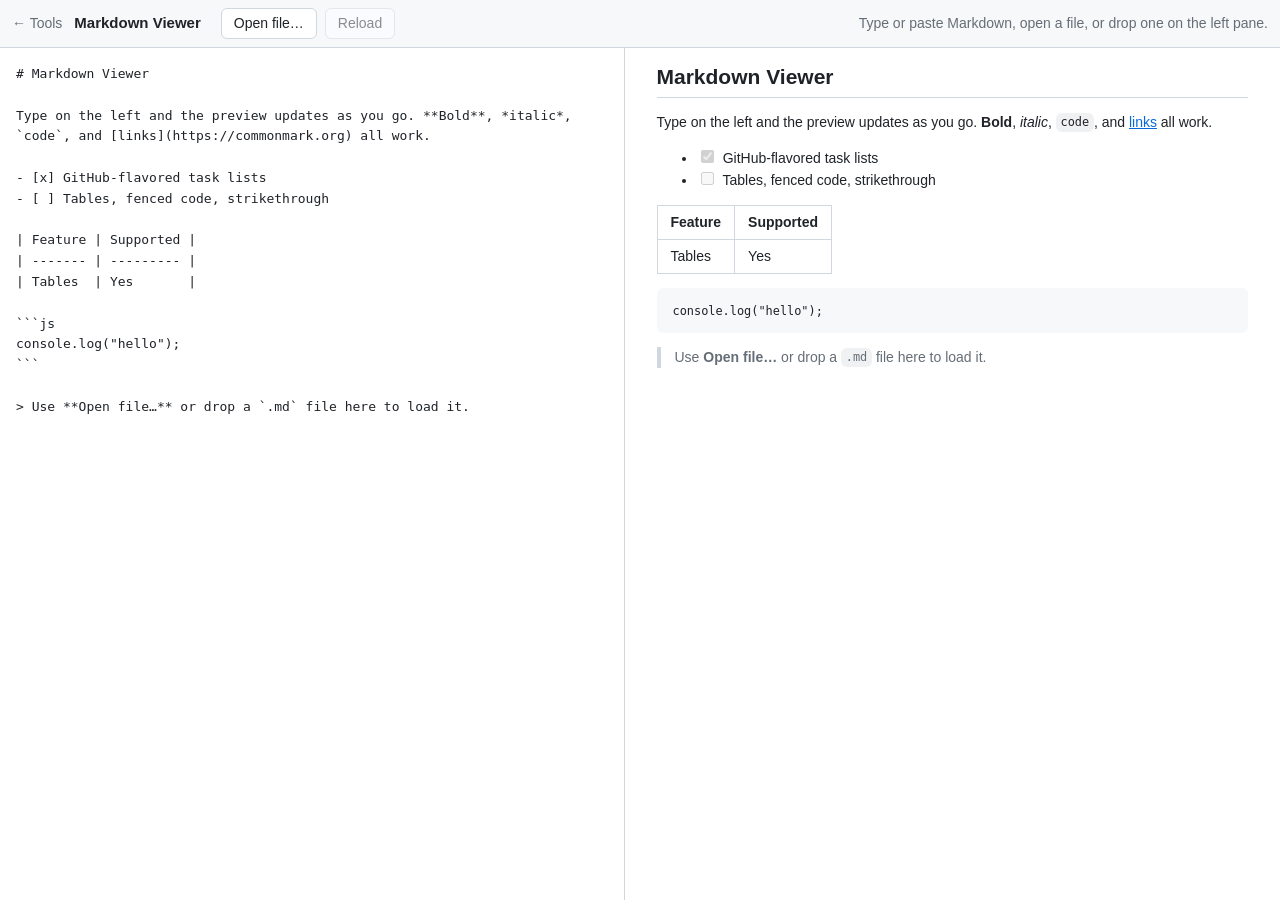
==== markdown-viewer/index.html @ 13788ff1 "Add Markdown viewer and tool list home page - markdown-viewer/: two-pane live Markdown preview (mark" ====
<!DOCTYPE html>
<html lang="en">
<head>
<meta charset="utf-8">
<meta name="viewport" content="width=device-width, initial-scale=1">
<title>Markdown Viewer</title>
<style>
  :root {
    --bg: #ffffff;
    --fg: #1f2328;
    --muted: #656d76;
    --border: #d0d7de;
    --panel: #f6f8fa;
    --accent: #0969da;
    --code-bg: rgba(175, 184, 193, 0.2);
  }
  @media (prefers-color-scheme: dark) {
    :root {
      --bg: #0d1117;
      --fg: #e6edf3;
      --muted: #8d96a0;
      --border: #30363d;
      --panel: #161b22;
      --accent: #4493f8;
      --code-bg: rgba(110, 118, 129, 0.4);
    }
  }
  * { box-sizing: border-box; }
  [hidden] { display: none !important; }
  html, body { height: 100%; margin: 0; }
  body {
    display: flex;
    flex-direction: column;
    background: var(--bg);
    color: var(--fg);
    font: 14px/1.5 -apple-system, BlinkMacSystemFont, "Segoe UI", Helvetica, Arial, sans-serif;
  }

  header {
    display: flex;
    align-items: center;
    gap: 8px;
    padding: 8px 12px;
    border-bottom: 1px solid var(--border);
    background: var(--panel);
  }
  header h1 { font-size: 15px; margin: 0 12px 0 0; }
  header a.home { color: var(--muted); text-decoration: none; margin-right: 4px; }
  header a.home:hover { color: var(--accent); }
  button {
    font: inherit;
    padding: 4px 12px;
    border: 1px solid var(--border);
    border-radius: 6px;
    background: var(--bg);
    color: var(--fg);
    cursor: pointer;
  }
  button:hover { border-color: var(--accent); }
  button:disabled { opacity: 0.5; cursor: default; border-color: var(--border); }
  #status { color: var(--muted); margin-left: auto; white-space: nowrap; overflow: hidden; text-overflow: ellipsis; }
  label.watch { display: flex; align-items: center; gap: 4px; color: var(--muted); }

  main { flex: 1; display: flex; min-height: 0; }
  #source, #preview { flex: 1; min-width: 0; overflow: auto; }
  #source {
    margin: 0;
    padding: 16px;
    border: 0;
    border-right: 1px solid var(--border);
    resize: none;
    outline: none;
    background: var(--bg);
    color: var(--fg);
    font: 13px/1.6 ui-monospace, SFMono-Regular, Menlo, Consolas, monospace;
    tab-size: 4;
  }
  main.dragging #source { outline: 2px dashed var(--accent); outline-offset: -8px; }
  #preview { padding: 16px 32px; }

  /* Rendered Markdown */
  .markdown > :first-child { margin-top: 0; }
  .markdown h1, .markdown h2 { border-bottom: 1px solid var(--border); padding-bottom: 0.3em; }
  .markdown h1, .markdown h2, .markdown h3, .markdown h4 { margin: 1.4em 0 0.6em; line-height: 1.25; }
  .markdown a { color: var(--accent); }
  .markdown code {
    font: 85% ui-monospace, SFMono-Regular, Menlo, Consolas, monospace;
    background: var(--code-bg);
    padding: 0.2em 0.4em;
    border-radius: 6px;
  }
  .markdown pre { background: var(--panel); padding: 12px 16px; border-radius: 6px; overflow: auto; }
  .markdown pre code { background: none; padding: 0; font-size: 85%; }
  .markdown blockquote { margin: 0; padding: 0 1em; color: var(--muted); border-left: 4px solid var(--border); }
  .markdown table { border-collapse: collapse; display: block; overflow: auto; }
  .markdown th, .markdown td { border: 1px solid var(--border); padding: 6px 13px; }
  .markdown tr:nth-child(2n) { background: var(--panel); }
  .markdown img { max-width: 100%; }
  .markdown hr { border: 0; border-top: 1px solid var(--border); margin: 24px 0; }
  .markdown li > input[type="checkbox"] { margin-right: 0.4em; }

  @media (max-width: 700px) {
    main { flex-direction: column; }
    #source { border-right: 0; border-bottom: 1px solid var(--border); }
  }
</style>
</head>
<body>
<header>
  <a class="home" href="../index.html" title="All tools">← Tools</a>
  <h1>Markdown Viewer</h1>
  <button id="open" title="Open a Markdown file from your computer">Open file…</button>
  <button id="reload" disabled title="Re-read the opened file from disk">Reload</button>
  <label class="watch" id="watch-label" hidden title="Re-read the file whenever it changes on disk">
    <input type="checkbox" id="watch"> Watch
  </label>
  <input type="file" id="file-input" accept=".md,.markdown,.mdown,.mkd,.txt,text/markdown,text/plain" hidden>
  <span id="status">Type or paste Markdown, open a file, or drop one on the left pane.</span>
</header>
<main id="main">
  <textarea id="source" spellcheck="false" placeholder="# Type Markdown here"></textarea>
  <article id="preview" class="markdown"></article>
</main>

<script src="vendor/marked.umd.js"></script>
<script src="vendor/purify.min.js"></script>
<script>
  const source = document.getElementById('source');
  const preview = document.getElementById('preview');
  const status = document.getElementById('status');
  const openBtn = document.getElementById('open');
  const reloadBtn = document.getElementById('reload');
  const watchLabel = document.getElementById('watch-label');
  const watchBox = document.getElementById('watch');
  const fileInput = document.getElementById('file-input');
  const main = document.getElementById('main');

  const DRAFT_KEY = 'markdown-viewer:draft';
  // The File System Access API (Chromium browsers) keeps a handle to the file, so it can be
  // re-read later; elsewhere we fall back to a plain file input, which is a one-time snapshot.
  const hasFsAccess = 'showOpenFilePicker' in window;

  let fileHandle = null;
  let lastModified = 0;
  let watchTimer = null;

  marked.setOptions({ gfm: true, breaks: false });

  function render() {
    // Markdown may contain raw HTML, so sanitize before inserting it into the page.
    preview.innerHTML = DOMPurify.sanitize(marked.parse(source.value));
    for (const a of preview.querySelectorAll('a[href]')) {
      if (!a.getAttribute('href').startsWith('#')) {
        a.target = '_blank';
        a.rel = 'noopener noreferrer';
      }
    }
  }

  let renderQueued = false;
  source.addEventListener('input', () => {
    if (!fileHandle) localStorage.setItem(DRAFT_KEY, source.value);
    if (renderQueued) return;
    renderQueued = true;
    requestAnimationFrame(() => { renderQueued = false; render(); });
  });

  // Let Tab insert indentation instead of moving focus.
  source.addEventListener('keydown', (e) => {
    if (e.key !== 'Tab' || e.shiftKey || e.metaKey || e.ctrlKey || e.altKey) return;
    e.preventDefault();
    document.execCommand('insertText', false, '    ');
  });

  function setStatus(text) {
    status.textContent = text;
    status.title = text;
  }

  async function readHandle() {
    const file = await fileHandle.getFile();
    lastModified = file.lastModified;
    source.value = await file.text();
    render();
    setStatus(`${file.name} · loaded ${new Date().toLocaleTimeString()}`);
  }

  function stopWatching() {
    clearInterval(watchTimer);
    watchTimer = null;
    watchBox.checked = false;
  }

  async function useHandle(handle) {
    stopWatching();
    fileHandle = handle;
    reloadBtn.disabled = false;
    watchLabel.hidden = false;
    await readHandle();
  }

  function useSnapshot(file) {
    stopWatching();
    fileHandle = null;
    reloadBtn.disabled = true;
    watchLabel.hidden = true;
    file.text().then((text) => {
      source.value = text;
      render();
      setStatus(`${file.name} · edits here are not saved to the file`);
    });
  }

  openBtn.addEventListener('click', async () => {
    if (!hasFsAccess) { fileInput.click(); return; }
    try {
      const [handle] = await window.showOpenFilePicker({
        types: [{ description: 'Markdown', accept: { 'text/markdown': ['.md', '.markdown', '.mdown', '.mkd'], 'text/plain': ['.txt'] } }],
      });
      await useHandle(handle);
    } catch (err) {
      if (err.name !== 'AbortError') setStatus(`Could not open file: ${err.message}`);
    }
  });

  fileInput.addEventListener('change', () => {
    if (fileInput.files[0]) useSnapshot(fileInput.files[0]);
    fileInput.value = '';
  });

  reloadBtn.addEventListener('click', () => {
    readHandle().catch((err) => setStatus(`Could not reload: ${err.message}`));
  });

  watchBox.addEventListener('change', () => {
    if (!watchBox.checked) { stopWatching(); return; }
    watchTimer = setInterval(async () => {
      try {
        const file = await fileHandle.getFile();
        if (file.lastModified !== lastModified) await readHandle();
      } catch (err) {
        stopWatching();
        setStatus(`Stopped watching: ${err.message}`);
      }
    }, 1000);
  });

  // Drag and drop a file onto either pane.
  main.addEventListener('dragover', (e) => {
    e.preventDefault();
    main.classList.add('dragging');
  });
  main.addEventListener('dragleave', (e) => {
    if (!main.contains(e.relatedTarget)) main.classList.remove('dragging');
  });
  main.addEventListener('drop', async (e) => {
    e.preventDefault();
    main.classList.remove('dragging');
    const item = e.dataTransfer.items && e.dataTransfer.items[0];
    if (item && item.getAsFileSystemHandle) {
      const handle = await item.getAsFileSystemHandle();
      if (handle && handle.kind === 'file') { await useHandle(handle); return; }
    }
    const file = e.dataTransfer.files[0];
    if (file) useSnapshot(file);
  });

  source.value = localStorage.getItem(DRAFT_KEY) ?? [
    '# Markdown Viewer',
    '',
    'Type on the left and the preview updates as you go. **Bold**, *italic*, `code`, and [links](https://commonmark.org) all work.',
    '',
    '- [x] GitHub-flavored task lists',
    '- [ ] Tables, fenced code, strikethrough',
    '',
    '| Feature | Supported |',
    '| ------- | --------- |',
    '| Tables  | Yes       |',
    '',
    '```js',
    'console.log("hello");',
    '```',
    '',
    '> Use **Open file…** or drop a `.md` file here to load it.',
  ].join('\n');
  render();
</script>
</body>
</html>
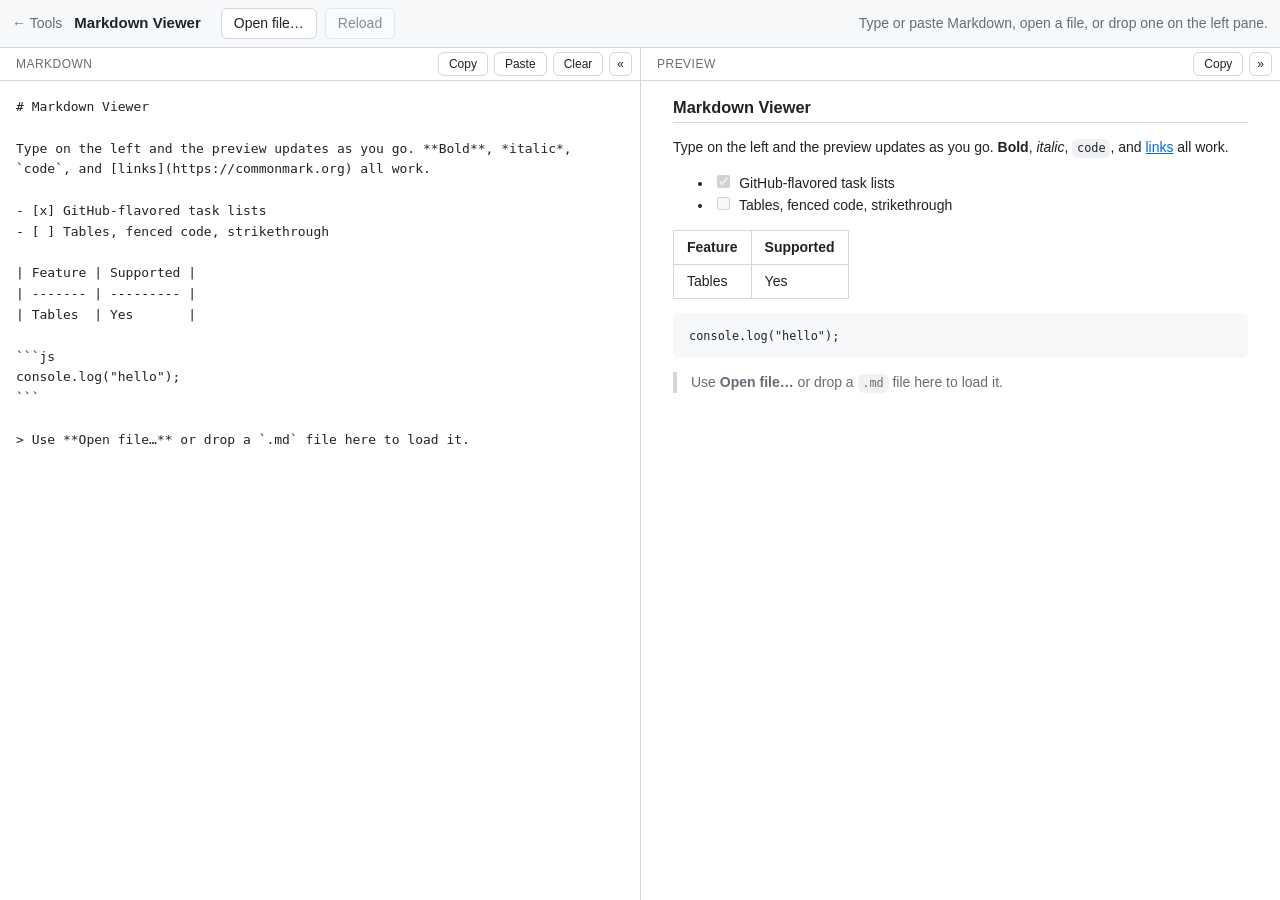
==== commit bd68b0c6: "Markdown viewer: copy/paste, resizable collapsible panes, scratch mode - Pane toolbars: Copy and Pas" ====
--- a/markdown-viewer/index.html
+++ b/markdown-viewer/index.html
@@ -44,6 +44,7 @@
     border-bottom: 1px solid var(--border);
     background: var(--panel);
   }
+  header > *:not(#status) { flex-shrink: 0; white-space: nowrap; }
   header h1 { font-size: 15px; margin: 0 12px 0 0; }
   header a.home { color: var(--muted); text-decoration: none; margin-right: 4px; }
   header a.home:hover { color: var(--accent); }
@@ -59,15 +60,56 @@
   button:hover { border-color: var(--accent); }
   button:disabled { opacity: 0.5; cursor: default; border-color: var(--border); }
   #status { color: var(--muted); margin-left: auto; white-space: nowrap; overflow: hidden; text-overflow: ellipsis; }
+  #file-chip { display: flex; align-items: center; gap: 6px; padding-left: 8px; border-left: 1px solid var(--border); }
+  #file-name { font-weight: 600; max-width: 240px; overflow: hidden; text-overflow: ellipsis; white-space: nowrap; }
   label.watch { display: flex; align-items: center; gap: 4px; color: var(--muted); }
 
   main { flex: 1; display: flex; min-height: 0; }
-  #source, #preview { flex: 1; min-width: 0; overflow: auto; }
+  .pane { flex: 1 1 0; min-width: 0; min-height: 0; display: flex; flex-direction: column; }
+  #left-pane { flex: 0 0 var(--split, 50%); }
+  main.right-collapsed #left-pane { flex: 1 1 0; }
+
+  /* Draggable divider: a 1px line with a wider invisible grab area. */
+  #divider {
+    flex: 0 0 7px;
+    margin: 0 -3px;
+    position: relative;
+    z-index: 1;
+    cursor: col-resize;
+    touch-action: none;
+    background: linear-gradient(var(--border), var(--border)) center / 1px 100% no-repeat;
+  }
+  #divider:hover, #divider:focus-visible, main.resizing #divider {
+    background: linear-gradient(var(--accent), var(--accent)) center / 3px 100% no-repeat;
+    outline: none;
+  }
+  main.resizing { cursor: col-resize; user-select: none; }
+  main.left-collapsed #divider, main.right-collapsed #divider { cursor: default; pointer-events: none; }
+
+  /* Collapsed pane: a narrow strip with its name and an expand button. */
+  .pane.collapsed { flex: 0 0 34px !important; }
+  .pane.collapsed > :not(.pane-bar) { display: none; }
+  .pane.collapsed .pane-bar { flex: 1; flex-direction: column; padding: 8px 0; border-bottom: 0; cursor: pointer; }
+  .pane.collapsed .pane-bar span { order: 1; margin: 8px 0 0; writing-mode: vertical-rl; }
+  .pane.collapsed .pane-bar button:not(.toggle) { display: none; }
+  .pane-bar button.toggle { padding: 2px 7px; }
+
+  .pane-bar {
+    display: flex;
+    align-items: center;
+    gap: 6px;
+    padding: 4px 8px 4px 16px;
+    border-bottom: 1px solid var(--border);
+    color: var(--muted);
+    font-size: 12px;
+  }
+  .pane-bar span { margin-right: auto; text-transform: uppercase; letter-spacing: 0.04em; }
+  .pane-bar button { font-size: 12px; padding: 2px 10px; }
+  #source, #preview { flex: 1; min-height: 0; overflow: auto; }
   #source {
     margin: 0;
     padding: 16px;
     border: 0;
-    border-right: 1px solid var(--border);
     resize: none;
     outline: none;
     background: var(--bg);
@@ -100,8 +142,15 @@
   .markdown li > input[type="checkbox"] { margin-right: 0.4em; }
 
   @media (max-width: 700px) {
+    /* Stacked layout: no dragging; collapsing shrinks a pane to its title bar. */
     main { flex-direction: column; }
-    #source { border-right: 0; border-bottom: 1px solid var(--border); }
+    #left-pane { flex: 1 1 0; }
+    #divider { display: none; }
+    .pane + .pane { border-top: 1px solid var(--border); }
+    .pane.collapsed { flex: 0 0 auto !important; }
+    .pane.collapsed .pane-bar { flex-direction: row; padding: 4px 8px 4px 16px; }
+    .pane.collapsed .pane-bar span { order: 0; margin: 0 auto 0 0; writing-mode: horizontal-tb; }
+    .pane-bar button.toggle { transform: rotate(90deg); }
   }
 </style>
 </head>
@@ -110,6 +159,10 @@
   <a class="home" href="../index.html" title="All tools">← Tools</a>
   <h1>Markdown Viewer</h1>
   <button id="open" title="Open a Markdown file from your computer">Open file…</button>
+  <span id="file-chip" hidden title="The left pane shows this file. Close it to go back to your own scratch text.">
+    <span id="file-name"></span>
+    <button id="close-file">Close file</button>
+  </span>
   <button id="reload" disabled title="Re-read the opened file from disk">Reload</button>
   <label class="watch" id="watch-label" hidden title="Re-read the file whenever it changes on disk">
     <input type="checkbox" id="watch"> Watch
@@ -118,8 +171,26 @@
   <span id="status">Type or paste Markdown, open a file, or drop one on the left pane.</span>
 </header>
 <main id="main">
-  <textarea id="source" spellcheck="false" placeholder="# Type Markdown here"></textarea>
-  <article id="preview" class="markdown"></article>
+  <section class="pane" id="left-pane">
+    <div class="pane-bar">
+      <span>Markdown</span>
+      <button id="copy-source" title="Copy the Markdown text">Copy</button>
+      <button id="paste-source" title="Paste from the clipboard at the cursor">Paste</button>
+      <button id="clear-source" title="Empty the pane to start fresh (closes an open file; ⌘Z / Ctrl+Z undoes)">Clear</button>
+      <button class="toggle" id="toggle-left" title="Collapse the Markdown pane" aria-expanded="true">«</button>
+    </div>
+    <textarea id="source" spellcheck="false" placeholder="# Type Markdown here"></textarea>
+  </section>
+  <div id="divider" role="separator" aria-orientation="vertical" aria-label="Resize panes" tabindex="0"
+       title="Drag to resize · double-click to reset · arrow keys to nudge"></div>
+  <section class="pane" id="right-pane">
+    <div class="pane-bar">
+      <span>Preview</span>
+      <button id="copy-preview" title="Copy the rendered output, with formatting, for email, docs, etc.">Copy</button>
+      <button class="toggle" id="toggle-right" title="Collapse the Preview pane" aria-expanded="true">»</button>
+    </div>
+    <article id="preview" class="markdown"></article>
+  </section>
 </main>
 
 <script src="vendor/marked.umd.js"></script>
@@ -134,13 +205,19 @@
   const watchBox = document.getElementById('watch');
   const fileInput = document.getElementById('file-input');
   const main = document.getElementById('main');
+  const fileChip = document.getElementById('file-chip');
+  const fileNameEl = document.getElementById('file-name');
 
   const DRAFT_KEY = 'markdown-viewer:draft';
   // The File System Access API (Chromium browsers) keeps a handle to the file, so it can be
   // re-read later; elsewhere we fall back to a plain file input, which is a one-time snapshot.
   const hasFsAccess = 'showOpenFilePicker' in window;
 
-  let fileHandle = null;
+  // Two modes: scratch (fileName is null; text is kept in localStorage) and file (a file was opened).
+  // The scratch draft is never overwritten while a file is open, so closing the file restores it.
+  let fileName = null;
+  let fileHandle = null; // only for files opened through the File System Access API
+  let fileEdited = false;
   let lastModified = 0;
   let watchTimer = null;
 
@@ -159,7 +236,14 @@
 
   let renderQueued = false;
   source.addEventListener('input', () => {
-    if (!fileHandle) localStorage.setItem(DRAFT_KEY, source.value);
+    if (!fileName) {
+      localStorage.setItem(DRAFT_KEY, source.value);
+    } else if (!fileEdited) {
+      // Edits to an opened file are a local copy; stop watching so they aren't overwritten.
+      fileEdited = true;
+      stopWatching();
+      setStatus(`${fileName} · edited here, not saved to the file${fileHandle ? ' (Reload discards edits)' : ''}`);
+    }
     if (renderQueued) return;
     renderQueued = true;
     requestAnimationFrame(() => { renderQueued = false; render(); });
@@ -180,6 +264,7 @@
   async function readHandle() {
     const file = await fileHandle.getFile();
     lastModified = file.lastModified;
+    fileEdited = false;
     source.value = await file.text();
     render();
     setStatus(`${file.name} · loaded ${new Date().toLocaleTimeString()}`);
@@ -191,25 +276,56 @@
     watchBox.checked = false;
   }
 
-  async function useHandle(handle) {
+  function enterFileMode(name, handle) {
     stopWatching();
+    fileName = name;
     fileHandle = handle;
-    reloadBtn.disabled = false;
-    watchLabel.hidden = false;
-    await readHandle();
-  }
-
-  function useSnapshot(file) {
+    fileEdited = false;
+    fileNameEl.textContent = name;
+    fileChip.hidden = false;
+    reloadBtn.disabled = !handle;
+    watchLabel.hidden = !handle;
+  }
+
+  function closeFile() {
     stopWatching();
+    fileName = null;
     fileHandle = null;
+    fileChip.hidden = true;
     reloadBtn.disabled = true;
     watchLabel.hidden = true;
-    file.text().then((text) => {
-      source.value = text;
-      render();
-      setStatus(`${file.name} · edits here are not saved to the file`);
-    });
-  }
+    source.value = localStorage.getItem(DRAFT_KEY) ?? '';
+    render();
+    setStatus('Scratch: type or paste Markdown. It is kept in this browser.');
+  }
+
+  async function useHandle(handle) {
+    const file = await handle.getFile();
+    enterFileMode(file.name, handle);
+    await readHandle();
+  }
+
+  async function useSnapshot(file) {
+    const text = await file.text();
+    enterFileMode(file.name, null);
+    source.value = text;
+    render();
+    setStatus(`${file.name} · edits here are not saved to the file`);
+  }
+
+  document.getElementById('close-file').addEventListener('click', () => {
+    closeFile();
+    source.focus();
+  });
+
+  // Clear goes back to scratch mode if a file is open, then empties the pane in an undoable way.
+  document.getElementById('clear-source').addEventListener('click', () => {
+    if (fileName) closeFile();
+    source.focus();
+    source.select();
+    document.execCommand('delete');
+    setStatus('Cleared. Type or paste Markdown (⌘Z / Ctrl+Z to undo).');
+  });
 
   openBtn.addEventListener('click', async () => {
     if (!hasFsAccess) { fileInput.click(); return; }
@@ -244,6 +360,131 @@
       }
     }, 1000);
   });
+
+  // Copy / paste buttons. The button label briefly confirms the result.
+  function flash(button, text) {
+    clearTimeout(button.flashTimer);
+    button.dataset.label ??= button.textContent;
+    button.textContent = text;
+    button.flashTimer = setTimeout(() => { button.textContent = button.dataset.label; }, 1500);
+  }
+
+  document.getElementById('copy-source').addEventListener('click', async (e) => {
+    const button = e.currentTarget; // currentTarget is cleared once the handler awaits
+    try {
+      await navigator.clipboard.writeText(source.value);
+      flash(button, 'Copied');
+    } catch (err) {
+      flash(button, 'Failed');
+      setStatus(`Could not copy: ${err.message}`);
+    }
+  });
+
+  document.getElementById('paste-source').addEventListener('click', async (e) => {
+    const button = e.currentTarget;
+    try {
+      const text = await navigator.clipboard.readText();
+      source.focus();
+      // insertText keeps the browser's undo history and fires 'input', which re-renders.
+      document.execCommand('insertText', false, text);
+      flash(button, 'Pasted');
+    } catch (err) {
+      flash(button, 'Blocked');
+      setStatus('The browser blocked clipboard access. Click in the left pane and press ⌘V / Ctrl+V instead.');
+    }
+  });
+
+  // Copy the preview as rich text (HTML) so formatting survives a paste into email or a document,
+  // with a plain-text version for apps that only accept text.
+  document.getElementById('copy-preview').addEventListener('click', async (e) => {
+    const button = e.currentTarget;
+    const html = preview.innerHTML;
+    const text = preview.innerText;
+    try {
+      await navigator.clipboard.write([new ClipboardItem({
+        'text/html': new Blob([html], { type: 'text/html' }),
+        'text/plain': new Blob([text], { type: 'text/plain' }),
+      })]);
+      flash(button, 'Copied');
+    } catch (err) {
+      flash(button, 'Failed');
+      setStatus(`Could not copy: ${err.message}`);
+    }
+  });
+
+  // Resizable split and collapsible panes. The layout is remembered between visits.
+  const LAYOUT_KEY = 'markdown-viewer:layout';
+  const MIN_PANE_PX = 160;
+  const divider = document.getElementById('divider');
+  const panes = {
+    left: { el: document.getElementById('left-pane'), toggle: document.getElementById('toggle-left'), name: 'Markdown', collapseIcon: '«', expandIcon: '»' },
+    right: { el: document.getElementById('right-pane'), toggle: document.getElementById('toggle-right'), name: 'Preview', collapseIcon: '»', expandIcon: '«' },
+  };
+  let layout = { split: 50, collapsed: null };
+  try { Object.assign(layout, JSON.parse(localStorage.getItem(LAYOUT_KEY))); } catch {}
+
+  function applyLayout() {
+    main.style.setProperty('--split', `${layout.split}%`);
+    main.classList.toggle('left-collapsed', layout.collapsed === 'left');
+    main.classList.toggle('right-collapsed', layout.collapsed === 'right');
+    for (const [side, p] of Object.entries(panes)) {
+      const collapsed = layout.collapsed === side;
+      p.el.classList.toggle('collapsed', collapsed);
+      p.toggle.textContent = collapsed ? p.expandIcon : p.collapseIcon;
+      p.toggle.title = `${collapsed ? 'Expand' : 'Collapse'} the ${p.name} pane`;
+      p.toggle.setAttribute('aria-expanded', String(!collapsed));
+    }
+    divider.setAttribute('aria-valuenow', String(Math.round(layout.split)));
+    localStorage.setItem(LAYOUT_KEY, JSON.stringify(layout));
+  }
+
+  // Collapsing one pane while the other is collapsed swaps them, so one pane is always visible.
+  function toggleSide(side) {
+    layout.collapsed = layout.collapsed === side ? null : side;
+    applyLayout();
+  }
+  for (const [side, p] of Object.entries(panes)) {
+    p.toggle.addEventListener('click', (e) => { e.stopPropagation(); toggleSide(side); });
+    // When collapsed, the whole strip is a click target to expand.
+    p.el.querySelector('.pane-bar').addEventListener('click', () => {
+      if (layout.collapsed === side) toggleSide(side);
+    });
+  }
+
+  function setSplitFromX(clientX) {
+    const rect = main.getBoundingClientRect();
+    const min = Math.min(MIN_PANE_PX, rect.width / 2);
+    const x = Math.max(min, Math.min(rect.width - min, clientX - rect.left));
+    layout.split = (x / rect.width) * 100;
+    applyLayout();
+  }
+
+  divider.addEventListener('pointerdown', (e) => {
+    if (e.button !== 0) return;
+    e.preventDefault();
+    divider.setPointerCapture(e.pointerId);
+    main.classList.add('resizing');
+  });
+  divider.addEventListener('pointermove', (e) => {
+    if (divider.hasPointerCapture(e.pointerId)) setSplitFromX(e.clientX);
+  });
+  const endResize = (e) => {
+    if (divider.hasPointerCapture(e.pointerId)) divider.releasePointerCapture(e.pointerId);
+    main.classList.remove('resizing');
+  };
+  divider.addEventListener('pointerup', endResize);
+  divider.addEventListener('pointercancel', endResize);
+  divider.addEventListener('dblclick', () => { layout.split = 50; applyLayout(); });
+  divider.addEventListener('keydown', (e) => {
+    const step = e.shiftKey ? 10 : 2;
+    if (e.key === 'ArrowLeft') layout.split = Math.max(10, layout.split - step);
+    else if (e.key === 'ArrowRight') layout.split = Math.min(90, layout.split + step);
+    else return;
+    e.preventDefault();
+    applyLayout();
+  });
+
+  applyLayout();
 
   // Drag and drop a file onto either pane.
   main.addEventListener('dragover', (e) => {
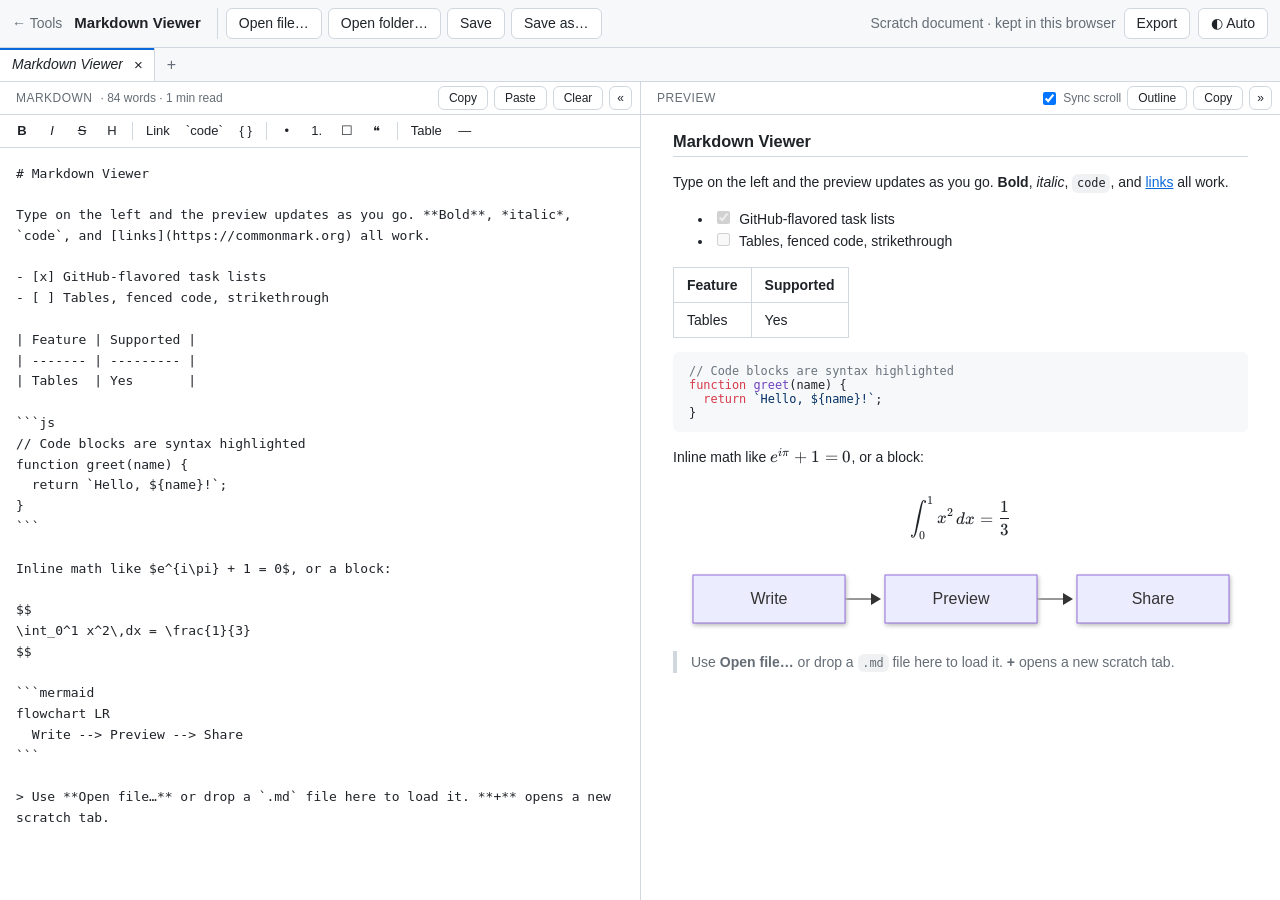
==== commit 1cd107d7: "Markdown viewer: tabs, saving, sync scroll, diagrams, math and more - Tabs: scratch notes (kept in l" ====
--- a/markdown-viewer/index.html
+++ b/markdown-viewer/index.html
@@ -4,126 +4,43 @@
 <meta charset="utf-8">
 <meta name="viewport" content="width=device-width, initial-scale=1">
 <title>Markdown Viewer</title>
-<style>
-  :root {
+<script>
+  // Apply the saved theme before first paint to avoid a flash of the wrong colours.
+  (function () {
+    var pref = localStorage.getItem('markdown-viewer:theme') || 'auto';
+    var dark = pref === 'dark' || (pref === 'auto' && matchMedia('(prefers-color-scheme: dark)').matches);
+    document.documentElement.dataset.theme = dark ? 'dark' : 'light';
+  })();
+</script>
+<!-- Colours and rendered-Markdown styles. "Export HTML" copies this block into the exported file. -->
+<style id="doc-style">
+  :root, [data-theme="light"] {
+    color-scheme: light;
     --bg: #ffffff;
     --fg: #1f2328;
     --muted: #656d76;
     --border: #d0d7de;
     --panel: #f6f8fa;
     --accent: #0969da;
+    --warn: #9a6700;
     --code-bg: rgba(175, 184, 193, 0.2);
   }
-  @media (prefers-color-scheme: dark) {
-    :root {
-      --bg: #0d1117;
-      --fg: #e6edf3;
-      --muted: #8d96a0;
-      --border: #30363d;
-      --panel: #161b22;
-      --accent: #4493f8;
-      --code-bg: rgba(110, 118, 129, 0.4);
-    }
-  }
-  * { box-sizing: border-box; }
-  [hidden] { display: none !important; }
-  html, body { height: 100%; margin: 0; }
-  body {
-    display: flex;
-    flex-direction: column;
-    background: var(--bg);
-    color: var(--fg);
-    font: 14px/1.5 -apple-system, BlinkMacSystemFont, "Segoe UI", Helvetica, Arial, sans-serif;
+  [data-theme="dark"] {
+    color-scheme: dark;
+    --bg: #0d1117;
+    --fg: #e6edf3;
+    --muted: #8d96a0;
+    --border: #30363d;
+    --panel: #161b22;
+    --accent: #4493f8;
+    --warn: #d29922;
+    --code-bg: rgba(110, 118, 129, 0.4);
   }
 
-  header {
-    display: flex;
-    align-items: center;
-    gap: 8px;
-    padding: 8px 12px;
-    border-bottom: 1px solid var(--border);
-    background: var(--panel);
-  }
-  header > *:not(#status) { flex-shrink: 0; white-space: nowrap; }
-  header h1 { font-size: 15px; margin: 0 12px 0 0; }
-  header a.home { color: var(--muted); text-decoration: none; margin-right: 4px; }
-  header a.home:hover { color: var(--accent); }
-  button {
-    font: inherit;
-    padding: 4px 12px;
-    border: 1px solid var(--border);
-    border-radius: 6px;
-    background: var(--bg);
-    color: var(--fg);
-    cursor: pointer;
-  }
-  button:hover { border-color: var(--accent); }
-  button:disabled { opacity: 0.5; cursor: default; border-color: var(--border); }
-  #status { color: var(--muted); margin-left: auto; white-space: nowrap; overflow: hidden; text-overflow: ellipsis; }
-  #file-chip { display: flex; align-items: center; gap: 6px; padding-left: 8px; border-left: 1px solid var(--border); }
-  #file-name { font-weight: 600; max-width: 240px; overflow: hidden; text-overflow: ellipsis; white-space: nowrap; }
-  label.watch { display: flex; align-items: center; gap: 4px; color: var(--muted); }
-
-  main { flex: 1; display: flex; min-height: 0; }
-  .pane { flex: 1 1 0; min-width: 0; min-height: 0; display: flex; flex-direction: column; }
-  #left-pane { flex: 0 0 var(--split, 50%); }
-  main.right-collapsed #left-pane { flex: 1 1 0; }
-
-  /* Draggable divider: a 1px line with a wider invisible grab area. */
-  #divider {
-    flex: 0 0 7px;
-    margin: 0 -3px;
-    position: relative;
-    z-index: 1;
-    cursor: col-resize;
-    touch-action: none;
-    background: linear-gradient(var(--border), var(--border)) center / 1px 100% no-repeat;
-  }
-  #divider:hover, #divider:focus-visible, main.resizing #divider {
-    background: linear-gradient(var(--accent), var(--accent)) center / 3px 100% no-repeat;
-    outline: none;
-  }
-  main.resizing { cursor: col-resize; user-select: none; }
-  main.left-collapsed #divider, main.right-collapsed #divider { cursor: default; pointer-events: none; }
-
-  /* Collapsed pane: a narrow strip with its name and an expand button. */
-  .pane.collapsed { flex: 0 0 34px !important; }
-  .pane.collapsed > :not(.pane-bar) { display: none; }
-  .pane.collapsed .pane-bar { flex: 1; flex-direction: column; padding: 8px 0; border-bottom: 0; cursor: pointer; }
-  .pane.collapsed .pane-bar span { order: 1; margin: 8px 0 0; writing-mode: vertical-rl; }
-  .pane.collapsed .pane-bar button:not(.toggle) { display: none; }
-  .pane-bar button.toggle { padding: 2px 7px; }
-
-  .pane-bar {
-    display: flex;
-    align-items: center;
-    gap: 6px;
-    padding: 4px 8px 4px 16px;
-    border-bottom: 1px solid var(--border);
-    color: var(--muted);
-    font-size: 12px;
-  }
-  .pane-bar span { margin-right: auto; text-transform: uppercase; letter-spacing: 0.04em; }
-  .pane-bar button { font-size: 12px; padding: 2px 10px; }
-  #source, #preview { flex: 1; min-height: 0; overflow: auto; }
-  #source {
-    margin: 0;
-    padding: 16px;
-    border: 0;
-    resize: none;
-    outline: none;
-    background: var(--bg);
-    color: var(--fg);
-    font: 13px/1.6 ui-monospace, SFMono-Regular, Menlo, Consolas, monospace;
-    tab-size: 4;
-  }
-  main.dragging #source { outline: 2px dashed var(--accent); outline-offset: -8px; }
-  #preview { padding: 16px 32px; }
-
-  /* Rendered Markdown */
-  .markdown > :first-child { margin-top: 0; }
+  .markdown { line-height: 1.6; overflow-wrap: break-word; }
+  .markdown > :first-child, .markdown > :first-child > :first-child { margin-top: 0; }
   .markdown h1, .markdown h2 { border-bottom: 1px solid var(--border); padding-bottom: 0.3em; }
-  .markdown h1, .markdown h2, .markdown h3, .markdown h4 { margin: 1.4em 0 0.6em; line-height: 1.25; }
+  .markdown h1, .markdown h2, .markdown h3, .markdown h4, .markdown h5, .markdown h6 { margin: 1.4em 0 0.6em; line-height: 1.25; }
   .markdown a { color: var(--accent); }
   .markdown code {
     font: 85% ui-monospace, SFMono-Regular, Menlo, Consolas, monospace;
@@ -131,8 +48,8 @@
     padding: 0.2em 0.4em;
     border-radius: 6px;
   }
-  .markdown pre { background: var(--panel); padding: 12px 16px; border-radius: 6px; overflow: auto; }
-  .markdown pre code { background: none; padding: 0; font-size: 85%; }
+  .markdown pre { background: var(--panel); padding: 12px 16px; border-radius: 6px; overflow: auto; line-height: 1.45; }
+  .markdown pre code { background: none; padding: 0; font-size: 85%; display: block; }
   .markdown blockquote { margin: 0; padding: 0 1em; color: var(--muted); border-left: 4px solid var(--border); }
   .markdown table { border-collapse: collapse; display: block; overflow: auto; }
   .markdown th, .markdown td { border: 1px solid var(--border); padding: 6px 13px; }
@@ -140,391 +57,134 @@
   .markdown img { max-width: 100%; }
   .markdown hr { border: 0; border-top: 1px solid var(--border); margin: 24px 0; }
   .markdown li > input[type="checkbox"] { margin-right: 0.4em; }
+  .markdown .math-block { overflow-x: auto; margin: 1em 0; text-align: center; }
+  .markdown .mermaid-diagram { margin: 1em 0; text-align: center; overflow-x: auto; }
+  .markdown .mermaid-diagram svg { max-width: 100%; height: auto; }
+  .markdown .render-error { color: #cf222e; font-size: 13px; white-space: pre-wrap; }
 
-  @media (max-width: 700px) {
-    /* Stacked layout: no dragging; collapsing shrinks a pane to its title bar. */
-    main { flex-direction: column; }
-    #left-pane { flex: 1 1 0; }
-    #divider { display: none; }
-    .pane + .pane { border-top: 1px solid var(--border); }
-    .pane.collapsed { flex: 0 0 auto !important; }
-    .pane.collapsed .pane-bar { flex-direction: row; padding: 4px 8px 4px 16px; }
-    .pane.collapsed .pane-bar span { order: 0; margin: 0 auto 0 0; writing-mode: horizontal-tb; }
-    .pane-bar button.toggle { transform: rotate(90deg); }
-  }
+  /* Syntax highlighting colours, adapted from highlight.js "GitHub" and "GitHub Dark" themes
+     (BSD-3-Clause, https://github.com/highlightjs/highlight.js). */
+  .hljs-doctag, .hljs-keyword, .hljs-meta .hljs-keyword, .hljs-template-tag, .hljs-template-variable, .hljs-type, .hljs-variable.language_ { color: #d73a49; }
+  .hljs-title, .hljs-title.class_, .hljs-title.class_.inherited__, .hljs-title.function_ { color: #6f42c1; }
+  .hljs-attr, .hljs-attribute, .hljs-literal, .hljs-meta, .hljs-number, .hljs-operator, .hljs-selector-attr, .hljs-selector-class, .hljs-selector-id, .hljs-variable { color: #005cc5; }
+  .hljs-meta .hljs-string, .hljs-regexp, .hljs-string { color: #032f62; }
+  .hljs-built_in, .hljs-symbol { color: #e36209; }
+  .hljs-code, .hljs-comment, .hljs-formula { color: #6a737d; }
+  .hljs-name, .hljs-quote, .hljs-selector-pseudo, .hljs-selector-tag { color: #22863a; }
+  .hljs-section { color: #005cc5; font-weight: 700; }
+  .hljs-bullet { color: #735c0f; }
+  .hljs-emphasis { font-style: italic; }
+  .hljs-strong { font-weight: 700; }
+  .hljs-addition { color: #22863a; background-color: #f0fff4; }
+  .hljs-deletion { color: #b31d28; background-color: #ffeef0; }
+  [data-theme="dark"] .hljs-doctag, [data-theme="dark"] .hljs-keyword, [data-theme="dark"] .hljs-meta .hljs-keyword, [data-theme="dark"] .hljs-template-tag, [data-theme="dark"] .hljs-template-variable, [data-theme="dark"] .hljs-type, [data-theme="dark"] .hljs-variable.language_ { color: #ff7b72; }
+  [data-theme="dark"] .hljs-title, [data-theme="dark"] .hljs-title.class_, [data-theme="dark"] .hljs-title.class_.inherited__, [data-theme="dark"] .hljs-title.function_ { color: #d2a8ff; }
+  [data-theme="dark"] .hljs-attr, [data-theme="dark"] .hljs-attribute, [data-theme="dark"] .hljs-literal, [data-theme="dark"] .hljs-meta, [data-theme="dark"] .hljs-number, [data-theme="dark"] .hljs-operator, [data-theme="dark"] .hljs-selector-attr, [data-theme="dark"] .hljs-selector-class, [data-theme="dark"] .hljs-selector-id, [data-theme="dark"] .hljs-variable { color: #79c0ff; }
+  [data-theme="dark"] .hljs-meta .hljs-string, [data-theme="dark"] .hljs-regexp, [data-theme="dark"] .hljs-string { color: #a5d6ff; }
+  [data-theme="dark"] .hljs-built_in, [data-theme="dark"] .hljs-symbol { color: #ffa657; }
+  [data-theme="dark"] .hljs-code, [data-theme="dark"] .hljs-comment, [data-theme="dark"] .hljs-formula { color: #8b949e; }
+  [data-theme="dark"] .hljs-name, [data-theme="dark"] .hljs-quote, [data-theme="dark"] .hljs-selector-pseudo, [data-theme="dark"] .hljs-selector-tag { color: #7ee787; }
+  [data-theme="dark"] .hljs-section { color: #1f6feb; }
+  [data-theme="dark"] .hljs-bullet { color: #f2cc60; }
+  [data-theme="dark"] .hljs-addition { color: #aff5b4; background-color: #033a16; }
+  [data-theme="dark"] .hljs-deletion { color: #ffdcd7; background-color: #67060c; }
 </style>
+<link rel="stylesheet" href="app.css">
 </head>
 <body>
 <header>
   <a class="home" href="../index.html" title="All tools">← Tools</a>
   <h1>Markdown Viewer</h1>
-  <button id="open" title="Open a Markdown file from your computer">Open file…</button>
-  <span id="file-chip" hidden title="The left pane shows this file. Close it to go back to your own scratch text.">
-    <span id="file-name"></span>
-    <button id="close-file">Close file</button>
-  </span>
-  <button id="reload" disabled title="Re-read the opened file from disk">Reload</button>
-  <label class="watch" id="watch-label" hidden title="Re-read the file whenever it changes on disk">
-    <input type="checkbox" id="watch"> Watch
-  </label>
-  <input type="file" id="file-input" accept=".md,.markdown,.mdown,.mkd,.txt,text/markdown,text/plain" hidden>
-  <span id="status">Type or paste Markdown, open a file, or drop one on the left pane.</span>
+  <div class="group">
+    <button id="open" title="Open Markdown files (⌘O / Ctrl+O)">Open file…</button>
+    <button id="open-folder" hidden title="Browse a folder's Markdown files in a sidebar">Open folder…</button>
+    <button id="save" title="Save (⌘S / Ctrl+S)">Save</button>
+    <button id="save-as" title="Save to a new file (⇧⌘S / Shift+Ctrl+S)">Save as…</button>
+  </div>
+  <div class="group" id="file-tools" hidden>
+    <button id="reload" title="Re-read this file from disk">Reload</button>
+    <label class="check" id="watch-label" title="Reload this file whenever it changes on disk">
+      <input type="checkbox" id="watch"> Watch
+    </label>
+  </div>
+  <input type="file" id="file-input" multiple accept=".md,.markdown,.mdown,.mkd,.txt,text/markdown,text/plain" hidden>
+  <span id="status"></span>
+  <details class="menu" id="export-menu">
+    <summary>Export</summary>
+    <div class="menu-items">
+      <button id="export-html">Download as HTML</button>
+      <button id="print">Print / Save as PDF</button>
+      <button id="download-md">Download Markdown (.md)</button>
+    </div>
+  </details>
+  <button id="theme" title="Colour theme"></button>
 </header>
+
+<nav id="tabs" aria-label="Open documents">
+  <div id="tab-list" role="tablist"></div>
+  <button id="new-tab" title="New scratch document">+</button>
+</nav>
+
 <main id="main">
-  <section class="pane" id="left-pane">
+  <aside id="files" hidden>
     <div class="pane-bar">
-      <span>Markdown</span>
-      <button id="copy-source" title="Copy the Markdown text">Copy</button>
-      <button id="paste-source" title="Paste from the clipboard at the cursor">Paste</button>
-      <button id="clear-source" title="Empty the pane to start fresh (closes an open file; ⌘Z / Ctrl+Z undoes)">Clear</button>
-      <button class="toggle" id="toggle-left" title="Collapse the Markdown pane" aria-expanded="true">«</button>
+      <span class="pane-title" id="folder-name">Folder</span>
+      <button id="refresh-folder" title="Rescan the folder">↻</button>
+      <button id="close-folder" title="Close the folder sidebar">×</button>
     </div>
-    <textarea id="source" spellcheck="false" placeholder="# Type Markdown here"></textarea>
-  </section>
-  <div id="divider" role="separator" aria-orientation="vertical" aria-label="Resize panes" tabindex="0"
-       title="Drag to resize · double-click to reset · arrow keys to nudge"></div>
-  <section class="pane" id="right-pane">
-    <div class="pane-bar">
-      <span>Preview</span>
-      <button id="copy-preview" title="Copy the rendered output, with formatting, for email, docs, etc.">Copy</button>
-      <button class="toggle" id="toggle-right" title="Collapse the Preview pane" aria-expanded="true">»</button>
-    </div>
-    <article id="preview" class="markdown"></article>
-  </section>
+    <div id="file-tree"></div>
+  </aside>
+
+  <div id="split">
+    <section class="pane" id="left-pane">
+      <div class="pane-bar">
+        <span class="pane-title"><b>Markdown</b><span class="pane-meta" id="counts"></span></span>
+        <button id="copy-source" title="Copy the Markdown text">Copy</button>
+        <button id="paste-source" title="Paste from the clipboard at the cursor">Paste</button>
+        <button id="clear-source" title="Start fresh: empties a scratch document (⌘Z / Ctrl+Z undoes), or opens a new empty scratch tab when a file is shown">Clear</button>
+        <button class="toggle" id="toggle-left" aria-expanded="true">«</button>
+      </div>
+      <div id="format-bar" role="toolbar" aria-label="Formatting">
+        <button data-fmt="bold" title="Bold (⌘B / Ctrl+B)"><b>B</b></button>
+        <button data-fmt="italic" title="Italic (⌘I / Ctrl+I)"><i>I</i></button>
+        <button data-fmt="strike" title="Strikethrough (⇧⌘X / Shift+Ctrl+X)"><s>S</s></button>
+        <button data-fmt="heading" title="Heading: cycles # / ## / ### / none (⇧⌘H / Shift+Ctrl+H)">H</button>
+        <span class="sep"></span>
+        <button data-fmt="link" title="Link (⌘K / Ctrl+K)">Link</button>
+        <button data-fmt="code" title="Inline code (⌘E / Ctrl+E)">`code`</button>
+        <button data-fmt="codeblock" title="Code block">{ }</button>
+        <span class="sep"></span>
+        <button data-fmt="ul" title="Bulleted list">•</button>
+        <button data-fmt="ol" title="Numbered list">1.</button>
+        <button data-fmt="task" title="Task list">☐</button>
+        <button data-fmt="quote" title="Quote">❝</button>
+        <span class="sep"></span>
+        <button data-fmt="table" title="Insert a table">Table</button>
+        <button data-fmt="hr" title="Horizontal rule">―</button>
+      </div>
+      <textarea id="source" spellcheck="false" placeholder="# Type or paste Markdown here"></textarea>
+    </section>
+    <div id="divider" role="separator" aria-orientation="vertical" aria-label="Resize panes" tabindex="0"
+         title="Drag to resize · double-click to reset · arrow keys to nudge"></div>
+    <section class="pane" id="right-pane">
+      <div class="pane-bar">
+        <span class="pane-title"><b>Preview</b></span>
+        <label class="check" title="Keep the preview scrolled to the same place as the Markdown"><input type="checkbox" id="sync-scroll"> Sync scroll</label>
+        <button id="outline-toggle" aria-pressed="false" title="Show the list of headings">Outline</button>
+        <button id="copy-preview" title="Copy the rendered output, with formatting, for email, docs, etc.">Copy</button>
+        <button class="toggle" id="toggle-right" aria-expanded="true">»</button>
+      </div>
+      <div class="preview-wrap">
+        <article id="preview" class="markdown"></article>
+        <nav id="outline" hidden aria-label="Outline"></nav>
+      </div>
+    </section>
+  </div>
 </main>
 
-<script src="vendor/marked.umd.js"></script>
-<script src="vendor/purify.min.js"></script>
-<script>
-  const source = document.getElementById('source');
-  const preview = document.getElementById('preview');
-  const status = document.getElementById('status');
-  const openBtn = document.getElementById('open');
-  const reloadBtn = document.getElementById('reload');
-  const watchLabel = document.getElementById('watch-label');
-  const watchBox = document.getElementById('watch');
-  const fileInput = document.getElementById('file-input');
-  const main = document.getElementById('main');
-  const fileChip = document.getElementById('file-chip');
-  const fileNameEl = document.getElementById('file-name');
-
-  const DRAFT_KEY = 'markdown-viewer:draft';
-  // The File System Access API (Chromium browsers) keeps a handle to the file, so it can be
-  // re-read later; elsewhere we fall back to a plain file input, which is a one-time snapshot.
-  const hasFsAccess = 'showOpenFilePicker' in window;
-
-  // Two modes: scratch (fileName is null; text is kept in localStorage) and file (a file was opened).
-  // The scratch draft is never overwritten while a file is open, so closing the file restores it.
-  let fileName = null;
-  let fileHandle = null; // only for files opened through the File System Access API
-  let fileEdited = false;
-  let lastModified = 0;
-  let watchTimer = null;
-
-  marked.setOptions({ gfm: true, breaks: false });
-
-  function render() {
-    // Markdown may contain raw HTML, so sanitize before inserting it into the page.
-    preview.innerHTML = DOMPurify.sanitize(marked.parse(source.value));
-    for (const a of preview.querySelectorAll('a[href]')) {
-      if (!a.getAttribute('href').startsWith('#')) {
-        a.target = '_blank';
-        a.rel = 'noopener noreferrer';
-      }
-    }
-  }
-
-  let renderQueued = false;
-  source.addEventListener('input', () => {
-    if (!fileName) {
-      localStorage.setItem(DRAFT_KEY, source.value);
-    } else if (!fileEdited) {
-      // Edits to an opened file are a local copy; stop watching so they aren't overwritten.
-      fileEdited = true;
-      stopWatching();
-      setStatus(`${fileName} · edited here, not saved to the file${fileHandle ? ' (Reload discards edits)' : ''}`);
-    }
-    if (renderQueued) return;
-    renderQueued = true;
-    requestAnimationFrame(() => { renderQueued = false; render(); });
-  });
-
-  // Let Tab insert indentation instead of moving focus.
-  source.addEventListener('keydown', (e) => {
-    if (e.key !== 'Tab' || e.shiftKey || e.metaKey || e.ctrlKey || e.altKey) return;
-    e.preventDefault();
-    document.execCommand('insertText', false, '    ');
-  });
-
-  function setStatus(text) {
-    status.textContent = text;
-    status.title = text;
-  }
-
-  async function readHandle() {
-    const file = await fileHandle.getFile();
-    lastModified = file.lastModified;
-    fileEdited = false;
-    source.value = await file.text();
-    render();
-    setStatus(`${file.name} · loaded ${new Date().toLocaleTimeString()}`);
-  }
-
-  function stopWatching() {
-    clearInterval(watchTimer);
-    watchTimer = null;
-    watchBox.checked = false;
-  }
-
-  function enterFileMode(name, handle) {
-    stopWatching();
-    fileName = name;
-    fileHandle = handle;
-    fileEdited = false;
-    fileNameEl.textContent = name;
-    fileChip.hidden = false;
-    reloadBtn.disabled = !handle;
-    watchLabel.hidden = !handle;
-  }
-
-  function closeFile() {
-    stopWatching();
-    fileName = null;
-    fileHandle = null;
-    fileChip.hidden = true;
-    reloadBtn.disabled = true;
-    watchLabel.hidden = true;
-    source.value = localStorage.getItem(DRAFT_KEY) ?? '';
-    render();
-    setStatus('Scratch: type or paste Markdown. It is kept in this browser.');
-  }
-
-  async function useHandle(handle) {
-    const file = await handle.getFile();
-    enterFileMode(file.name, handle);
-    await readHandle();
-  }
-
-  async function useSnapshot(file) {
-    const text = await file.text();
-    enterFileMode(file.name, null);
-    source.value = text;
-    render();
-    setStatus(`${file.name} · edits here are not saved to the file`);
-  }
-
-  document.getElementById('close-file').addEventListener('click', () => {
-    closeFile();
-    source.focus();
-  });
-
-  // Clear goes back to scratch mode if a file is open, then empties the pane in an undoable way.
-  document.getElementById('clear-source').addEventListener('click', () => {
-    if (fileName) closeFile();
-    source.focus();
-    source.select();
-    document.execCommand('delete');
-    setStatus('Cleared. Type or paste Markdown (⌘Z / Ctrl+Z to undo).');
-  });
-
-  openBtn.addEventListener('click', async () => {
-    if (!hasFsAccess) { fileInput.click(); return; }
-    try {
-      const [handle] = await window.showOpenFilePicker({
-        types: [{ description: 'Markdown', accept: { 'text/markdown': ['.md', '.markdown', '.mdown', '.mkd'], 'text/plain': ['.txt'] } }],
-      });
-      await useHandle(handle);
-    } catch (err) {
-      if (err.name !== 'AbortError') setStatus(`Could not open file: ${err.message}`);
-    }
-  });
-
-  fileInput.addEventListener('change', () => {
-    if (fileInput.files[0]) useSnapshot(fileInput.files[0]);
-    fileInput.value = '';
-  });
-
-  reloadBtn.addEventListener('click', () => {
-    readHandle().catch((err) => setStatus(`Could not reload: ${err.message}`));
-  });
-
-  watchBox.addEventListener('change', () => {
-    if (!watchBox.checked) { stopWatching(); return; }
-    watchTimer = setInterval(async () => {
-      try {
-        const file = await fileHandle.getFile();
-        if (file.lastModified !== lastModified) await readHandle();
-      } catch (err) {
-        stopWatching();
-        setStatus(`Stopped watching: ${err.message}`);
-      }
-    }, 1000);
-  });
-
-  // Copy / paste buttons. The button label briefly confirms the result.
-  function flash(button, text) {
-    clearTimeout(button.flashTimer);
-    button.dataset.label ??= button.textContent;
-    button.textContent = text;
-    button.flashTimer = setTimeout(() => { button.textContent = button.dataset.label; }, 1500);
-  }
-
-  document.getElementById('copy-source').addEventListener('click', async (e) => {
-    const button = e.currentTarget; // currentTarget is cleared once the handler awaits
-    try {
-      await navigator.clipboard.writeText(source.value);
-      flash(button, 'Copied');
-    } catch (err) {
-      flash(button, 'Failed');
-      setStatus(`Could not copy: ${err.message}`);
-    }
-  });
-
-  document.getElementById('paste-source').addEventListener('click', async (e) => {
-    const button = e.currentTarget;
-    try {
-      const text = await navigator.clipboard.readText();
-      source.focus();
-      // insertText keeps the browser's undo history and fires 'input', which re-renders.
-      document.execCommand('insertText', false, text);
-      flash(button, 'Pasted');
-    } catch (err) {
-      flash(button, 'Blocked');
-      setStatus('The browser blocked clipboard access. Click in the left pane and press ⌘V / Ctrl+V instead.');
-    }
-  });
-
-  // Copy the preview as rich text (HTML) so formatting survives a paste into email or a document,
-  // with a plain-text version for apps that only accept text.
-  document.getElementById('copy-preview').addEventListener('click', async (e) => {
-    const button = e.currentTarget;
-    const html = preview.innerHTML;
-    const text = preview.innerText;
-    try {
-      await navigator.clipboard.write([new ClipboardItem({
-        'text/html': new Blob([html], { type: 'text/html' }),
-        'text/plain': new Blob([text], { type: 'text/plain' }),
-      })]);
-      flash(button, 'Copied');
-    } catch (err) {
-      flash(button, 'Failed');
-      setStatus(`Could not copy: ${err.message}`);
-    }
-  });
-
-  // Resizable split and collapsible panes. The layout is remembered between visits.
-  const LAYOUT_KEY = 'markdown-viewer:layout';
-  const MIN_PANE_PX = 160;
-  const divider = document.getElementById('divider');
-  const panes = {
-    left: { el: document.getElementById('left-pane'), toggle: document.getElementById('toggle-left'), name: 'Markdown', collapseIcon: '«', expandIcon: '»' },
-    right: { el: document.getElementById('right-pane'), toggle: document.getElementById('toggle-right'), name: 'Preview', collapseIcon: '»', expandIcon: '«' },
-  };
-  let layout = { split: 50, collapsed: null };
-  try { Object.assign(layout, JSON.parse(localStorage.getItem(LAYOUT_KEY))); } catch {}
-
-  function applyLayout() {
-    main.style.setProperty('--split', `${layout.split}%`);
-    main.classList.toggle('left-collapsed', layout.collapsed === 'left');
-    main.classList.toggle('right-collapsed', layout.collapsed === 'right');
-    for (const [side, p] of Object.entries(panes)) {
-      const collapsed = layout.collapsed === side;
-      p.el.classList.toggle('collapsed', collapsed);
-      p.toggle.textContent = collapsed ? p.expandIcon : p.collapseIcon;
-      p.toggle.title = `${collapsed ? 'Expand' : 'Collapse'} the ${p.name} pane`;
-      p.toggle.setAttribute('aria-expanded', String(!collapsed));
-    }
-    divider.setAttribute('aria-valuenow', String(Math.round(layout.split)));
-    localStorage.setItem(LAYOUT_KEY, JSON.stringify(layout));
-  }
-
-  // Collapsing one pane while the other is collapsed swaps them, so one pane is always visible.
-  function toggleSide(side) {
-    layout.collapsed = layout.collapsed === side ? null : side;
-    applyLayout();
-  }
-  for (const [side, p] of Object.entries(panes)) {
-    p.toggle.addEventListener('click', (e) => { e.stopPropagation(); toggleSide(side); });
-    // When collapsed, the whole strip is a click target to expand.
-    p.el.querySelector('.pane-bar').addEventListener('click', () => {
-      if (layout.collapsed === side) toggleSide(side);
-    });
-  }
-
-  function setSplitFromX(clientX) {
-    const rect = main.getBoundingClientRect();
-    const min = Math.min(MIN_PANE_PX, rect.width / 2);
-    const x = Math.max(min, Math.min(rect.width - min, clientX - rect.left));
-    layout.split = (x / rect.width) * 100;
-    applyLayout();
-  }
-
-  divider.addEventListener('pointerdown', (e) => {
-    if (e.button !== 0) return;
-    e.preventDefault();
-    divider.setPointerCapture(e.pointerId);
-    main.classList.add('resizing');
-  });
-  divider.addEventListener('pointermove', (e) => {
-    if (divider.hasPointerCapture(e.pointerId)) setSplitFromX(e.clientX);
-  });
-  const endResize = (e) => {
-    if (divider.hasPointerCapture(e.pointerId)) divider.releasePointerCapture(e.pointerId);
-    main.classList.remove('resizing');
-  };
-  divider.addEventListener('pointerup', endResize);
-  divider.addEventListener('pointercancel', endResize);
-  divider.addEventListener('dblclick', () => { layout.split = 50; applyLayout(); });
-  divider.addEventListener('keydown', (e) => {
-    const step = e.shiftKey ? 10 : 2;
-    if (e.key === 'ArrowLeft') layout.split = Math.max(10, layout.split - step);
-    else if (e.key === 'ArrowRight') layout.split = Math.min(90, layout.split + step);
-    else return;
-    e.preventDefault();
-    applyLayout();
-  });
-
-  applyLayout();
-
-  // Drag and drop a file onto either pane.
-  main.addEventListener('dragover', (e) => {
-    e.preventDefault();
-    main.classList.add('dragging');
-  });
-  main.addEventListener('dragleave', (e) => {
-    if (!main.contains(e.relatedTarget)) main.classList.remove('dragging');
-  });
-  main.addEventListener('drop', async (e) => {
-    e.preventDefault();
-    main.classList.remove('dragging');
-    const item = e.dataTransfer.items && e.dataTransfer.items[0];
-    if (item && item.getAsFileSystemHandle) {
-      const handle = await item.getAsFileSystemHandle();
-      if (handle && handle.kind === 'file') { await useHandle(handle); return; }
-    }
-    const file = e.dataTransfer.files[0];
-    if (file) useSnapshot(file);
-  });
-
-  source.value = localStorage.getItem(DRAFT_KEY) ?? [
-    '# Markdown Viewer',
-    '',
-    'Type on the left and the preview updates as you go. **Bold**, *italic*, `code`, and [links](https://commonmark.org) all work.',
-    '',
-    '- [x] GitHub-flavored task lists',
-    '- [ ] Tables, fenced code, strikethrough',
-    '',
-    '| Feature | Supported |',
-    '| ------- | --------- |',
-    '| Tables  | Yes       |',
-    '',
-    '```js',
-    'console.log("hello");',
-    '```',
-    '',
-    '> Use **Open file…** or drop a `.md` file here to load it.',
-  ].join('\n');
-  render();
-</script>
+<script src="vendor/marked/marked.umd.js"></script>
+<script src="vendor/dompurify/purify.min.js"></script>
+<script src="vendor/highlight/highlight.min.js"></script>
+<script src="app.js"></script>
 </body>
 </html>
--- a/markdown-viewer/app.css
+++ b/markdown-viewer/app.css
@@ -0,0 +1,251 @@
+/* Layout and controls for the Markdown Viewer. Colours and rendered-Markdown styles live in the
+   #doc-style block in index.html, because "Export HTML" copies that block into the exported file. */
+
+* { box-sizing: border-box; }
+[hidden] { display: none !important; }
+html, body { height: 100%; margin: 0; }
+body {
+  display: flex;
+  flex-direction: column;
+  background: var(--bg);
+  color: var(--fg);
+  font: 14px/1.5 -apple-system, BlinkMacSystemFont, "Segoe UI", Helvetica, Arial, sans-serif;
+}
+
+button {
+  font: inherit;
+  padding: 4px 12px;
+  border: 1px solid var(--border);
+  border-radius: 6px;
+  background: var(--bg);
+  color: var(--fg);
+  cursor: pointer;
+}
+button:hover { border-color: var(--accent); }
+button:disabled { opacity: 0.5; cursor: default; border-color: var(--border); }
+
+/* Header */
+header {
+  display: flex;
+  align-items: center;
+  gap: 8px;
+  padding: 8px 12px;
+  border-bottom: 1px solid var(--border);
+  background: var(--panel);
+}
+header > *:not(#status) { flex-shrink: 0; white-space: nowrap; }
+header h1 { font-size: 15px; margin: 0 8px 0 0; }
+header a.home { color: var(--muted); text-decoration: none; margin-right: 4px; }
+header a.home:hover { color: var(--accent); }
+header .group { display: flex; align-items: center; gap: 6px; padding-left: 8px; border-left: 1px solid var(--border); }
+#status { color: var(--muted); margin-left: auto; min-width: 0; white-space: nowrap; overflow: hidden; text-overflow: ellipsis; }
+#status.warn { color: var(--warn); }
+label.check { display: flex; align-items: center; gap: 4px; color: var(--muted); cursor: pointer; }
+
+/* Export menu */
+details.menu { position: relative; }
+details.menu summary {
+  list-style: none;
+  padding: 4px 12px;
+  border: 1px solid var(--border);
+  border-radius: 6px;
+  background: var(--bg);
+  cursor: pointer;
+}
+details.menu summary::-webkit-details-marker { display: none; }
+details.menu summary:hover { border-color: var(--accent); }
+details.menu .menu-items {
+  position: absolute;
+  right: 0;
+  top: calc(100% + 4px);
+  z-index: 10;
+  display: flex;
+  flex-direction: column;
+  min-width: 200px;
+  padding: 4px;
+  background: var(--bg);
+  border: 1px solid var(--border);
+  border-radius: 8px;
+  box-shadow: 0 8px 24px rgba(0, 0, 0, 0.15);
+}
+details.menu .menu-items button { border: 0; text-align: left; border-radius: 4px; }
+details.menu .menu-items button:hover { background: var(--panel); }
+
+/* Tabs */
+#tabs {
+  display: flex;
+  align-items: stretch;
+  border-bottom: 1px solid var(--border);
+  background: var(--panel);
+  min-height: 34px;
+}
+#tab-list { display: flex; overflow-x: auto; scrollbar-width: thin; }
+.tab {
+  display: flex;
+  align-items: center;
+  gap: 6px;
+  max-width: 220px;
+  padding: 0 6px 0 12px;
+  border-right: 1px solid var(--border);
+  color: var(--muted);
+  cursor: pointer;
+  user-select: none;
+  white-space: nowrap;
+}
+.tab:hover { color: var(--fg); }
+.tab[aria-selected="true"] { background: var(--bg); color: var(--fg); box-shadow: inset 0 2px var(--accent); }
+.tab .tab-title { overflow: hidden; text-overflow: ellipsis; }
+.tab.scratch .tab-title { font-style: italic; }
+.tab .tab-dirty { color: var(--accent); font-size: 10px; }
+.tab .tab-close { border: 0; padding: 0 5px; background: transparent; color: inherit; font-size: 15px; line-height: 1; border-radius: 4px; }
+.tab .tab-close:hover { background: var(--border); }
+#new-tab { border: 0; border-radius: 0; background: transparent; padding: 0 12px; font-size: 16px; color: var(--muted); }
+#new-tab:hover { color: var(--accent); }
+
+/* Main area: optional folder sidebar, then the editor/preview split. */
+main { flex: 1; display: flex; min-height: 0; }
+main.dragging #source { outline: 2px dashed var(--accent); outline-offset: -8px; }
+
+#files { flex: 0 0 220px; display: flex; flex-direction: column; min-height: 0; border-right: 1px solid var(--border); background: var(--panel); }
+#folder-name { overflow: hidden; text-overflow: ellipsis; white-space: nowrap; }
+#file-tree { flex: 1; overflow: auto; margin: 0; padding: 6px 0; font-size: 13px; }
+#file-tree ul { list-style: none; margin: 0; padding-left: 12px; }
+#file-tree > ul { padding-left: 4px; }
+#file-tree summary { padding: 2px 8px; cursor: pointer; color: var(--muted); white-space: nowrap; }
+#file-tree button {
+  display: block;
+  width: 100%;
+  padding: 2px 8px 2px 20px;
+  border: 0;
+  border-radius: 4px;
+  background: transparent;
+  text-align: left;
+  white-space: nowrap;
+  overflow: hidden;
+  text-overflow: ellipsis;
+}
+#file-tree button:hover { background: var(--bg); }
+#file-tree button.active { background: var(--bg); color: var(--accent); font-weight: 600; }
+#file-tree .empty { padding: 4px 12px; color: var(--muted); }
+
+#split { flex: 1; display: flex; min-width: 0; min-height: 0; }
+.pane { flex: 1 1 0; min-width: 0; min-height: 0; display: flex; flex-direction: column; }
+#left-pane { flex: 0 0 var(--split, 50%); }
+#split.right-collapsed #left-pane { flex: 1 1 0; }
+
+/* Draggable divider: a 1px line with a wider invisible grab area. */
+#divider {
+  flex: 0 0 7px;
+  margin: 0 -3px;
+  position: relative;
+  z-index: 1;
+  cursor: col-resize;
+  touch-action: none;
+  background: linear-gradient(var(--border), var(--border)) center / 1px 100% no-repeat;
+}
+#divider:hover, #divider:focus-visible, #split.resizing #divider {
+  background: linear-gradient(var(--accent), var(--accent)) center / 3px 100% no-repeat;
+  outline: none;
+}
+#split.resizing { cursor: col-resize; user-select: none; }
+#split.left-collapsed #divider, #split.right-collapsed #divider { cursor: default; pointer-events: none; }
+
+/* Collapsed pane: a narrow strip with its name and an expand button. */
+.pane.collapsed { flex: 0 0 34px !important; }
+.pane.collapsed > :not(.pane-bar) { display: none; }
+.pane.collapsed .pane-bar { flex: 1; flex-direction: column; padding: 8px 0; border-bottom: 0; cursor: pointer; }
+.pane.collapsed .pane-bar .pane-title { order: 1; margin: 8px 0 0; writing-mode: vertical-rl; }
+.pane.collapsed .pane-bar > :not(.toggle):not(.pane-title) { display: none; }
+.pane.collapsed .pane-bar .pane-meta { display: none; }
+
+.pane-bar {
+  display: flex;
+  align-items: center;
+  gap: 6px;
+  padding: 4px 8px 4px 16px;
+  border-bottom: 1px solid var(--border);
+  color: var(--muted);
+  font-size: 12px;
+}
+.pane-title { margin-right: auto; white-space: nowrap; overflow: hidden; text-overflow: ellipsis; }
+.pane-title b { font-weight: normal; text-transform: uppercase; letter-spacing: 0.04em; }
+.pane-meta { margin-left: 8px; }
+.pane-bar button { font-size: 12px; padding: 2px 10px; }
+.pane-bar button.toggle { padding: 2px 7px; }
+.pane-bar button[aria-pressed="true"] { border-color: var(--accent); color: var(--accent); }
+.pane-bar label.check { font-size: 12px; }
+
+/* Formatting toolbar */
+#format-bar {
+  display: flex;
+  flex-wrap: wrap;
+  gap: 2px;
+  padding: 4px 8px;
+  border-bottom: 1px solid var(--border);
+}
+#format-bar button { min-width: 28px; padding: 1px 6px; font-size: 13px; border-color: transparent; background: transparent; }
+#format-bar button:hover { border-color: var(--border); background: var(--panel); }
+#format-bar .sep { width: 1px; margin: 3px 4px; background: var(--border); }
+
+#source {
+  flex: 1;
+  min-height: 0;
+  margin: 0;
+  padding: 16px;
+  border: 0;
+  resize: none;
+  outline: none;
+  overflow: auto;
+  background: var(--bg);
+  color: var(--fg);
+  font: 13px/1.6 ui-monospace, SFMono-Regular, Menlo, Consolas, monospace;
+  tab-size: 4;
+}
+/* Hidden copy of the textarea used to measure where each source line sits, for scroll sync. */
+#mirror {
+  position: absolute;
+  top: 0;
+  left: -10000px;
+  visibility: hidden;
+  white-space: pre-wrap;
+  overflow-wrap: break-word;
+  pointer-events: none;
+}
+
+.preview-wrap { flex: 1; display: flex; min-height: 0; }
+#preview { flex: 1; min-width: 0; overflow: auto; padding: 16px 32px; position: relative; }
+#outline {
+  flex: 0 0 220px;
+  overflow: auto;
+  padding: 10px 0;
+  border-left: 1px solid var(--border);
+  background: var(--panel);
+  font-size: 13px;
+}
+#outline .outline-title { padding: 0 14px 6px; color: var(--muted); font-size: 12px; text-transform: uppercase; letter-spacing: 0.04em; }
+#outline a { display: block; padding: 2px 14px; color: var(--fg); text-decoration: none; white-space: nowrap; overflow: hidden; text-overflow: ellipsis; border-left: 2px solid transparent; }
+#outline a:hover { color: var(--accent); }
+#outline a.active { color: var(--accent); border-left-color: var(--accent); }
+#outline .empty { padding: 2px 14px; color: var(--muted); }
+
+@media (max-width: 700px) {
+  /* Stacked layout: no dragging; collapsing shrinks a pane to its title bar. */
+  main { flex-direction: column; }
+  #files { flex: 0 0 auto; max-height: 30vh; border-right: 0; border-bottom: 1px solid var(--border); }
+  #split { flex-direction: column; }
+  #left-pane { flex: 1 1 0; }
+  #divider { display: none; }
+  .pane + .pane { border-top: 1px solid var(--border); }
+  .pane.collapsed { flex: 0 0 auto !important; }
+  .pane.collapsed .pane-bar { flex-direction: row; padding: 4px 8px 4px 16px; }
+  .pane.collapsed .pane-bar .pane-title { order: 0; margin: 0 auto 0 0; writing-mode: horizontal-tb; }
+  .pane-bar button.toggle { transform: rotate(90deg); }
+  #outline { display: none; }
+}
+
+@media print {
+  header, #tabs, #files, #left-pane, #divider, #right-pane > .pane-bar, #outline { display: none !important; }
+  html, body, main, #split, #right-pane, .preview-wrap, #preview { display: block !important; height: auto !important; overflow: visible !important; }
+  #right-pane { flex: none !important; }
+  #preview { padding: 0; }
+}
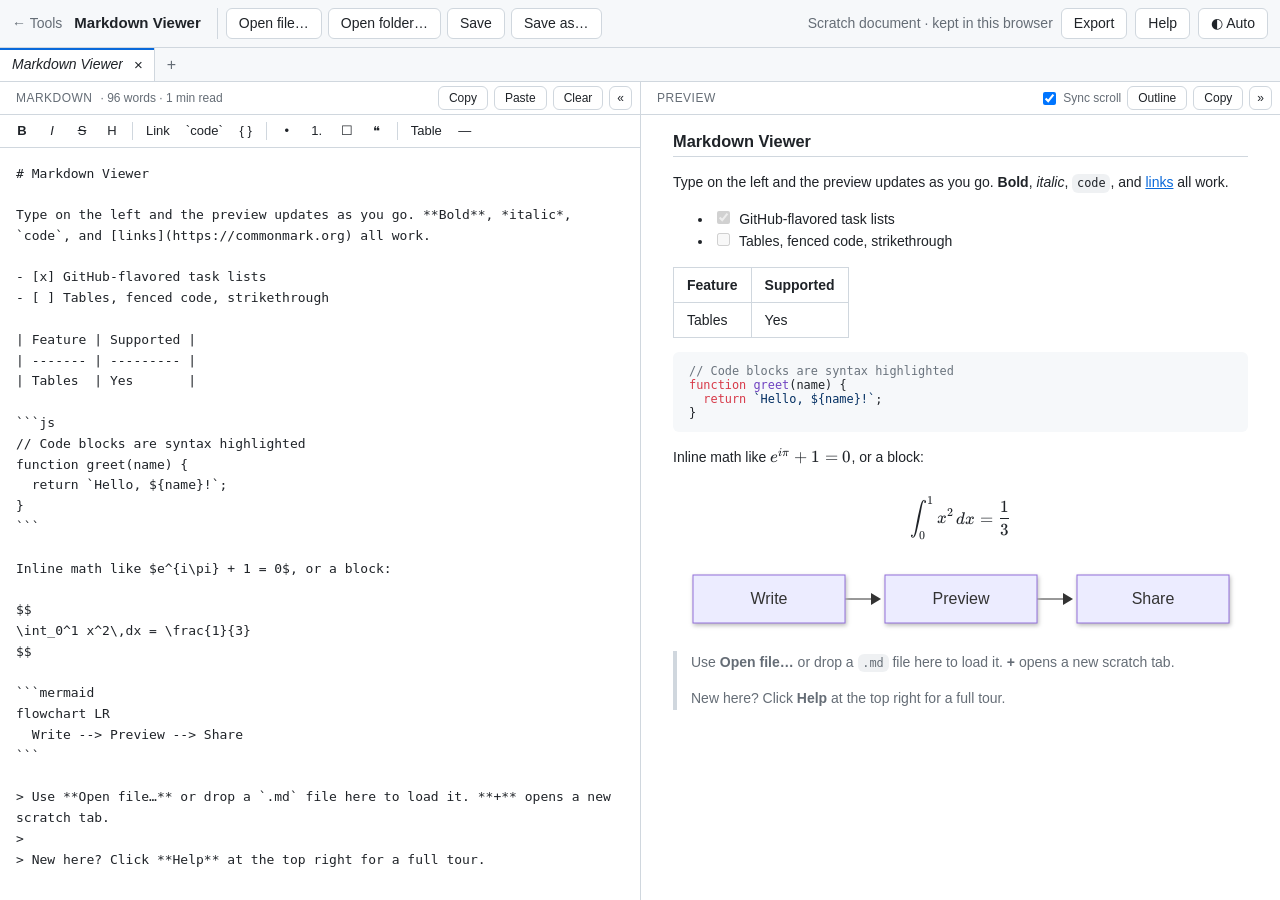
==== commit 1b21e5be: "Markdown viewer: add a Help page and Help button - help.html: a guide to every feature (quick start," ====
--- a/markdown-viewer/index.html
+++ b/markdown-viewer/index.html
@@ -117,6 +117,7 @@
       <button id="download-md">Download Markdown (.md)</button>
     </div>
   </details>
+  <a id="help" class="button" href="help.html" target="markdown-viewer-help" title="How to use the Markdown Viewer">Help</a>
   <button id="theme" title="Colour theme"></button>
 </header>
 
--- a/markdown-viewer/app.css
+++ b/markdown-viewer/app.css
@@ -22,6 +22,15 @@
   cursor: pointer;
 }
 button:hover { border-color: var(--accent); }
+a.button {
+  padding: 4px 12px;
+  border: 1px solid var(--border);
+  border-radius: 6px;
+  background: var(--bg);
+  color: var(--fg);
+  text-decoration: none;
+}
+a.button:hover { border-color: var(--accent); }
 button:disabled { opacity: 0.5; cursor: default; border-color: var(--border); }
 
 /* Header */
